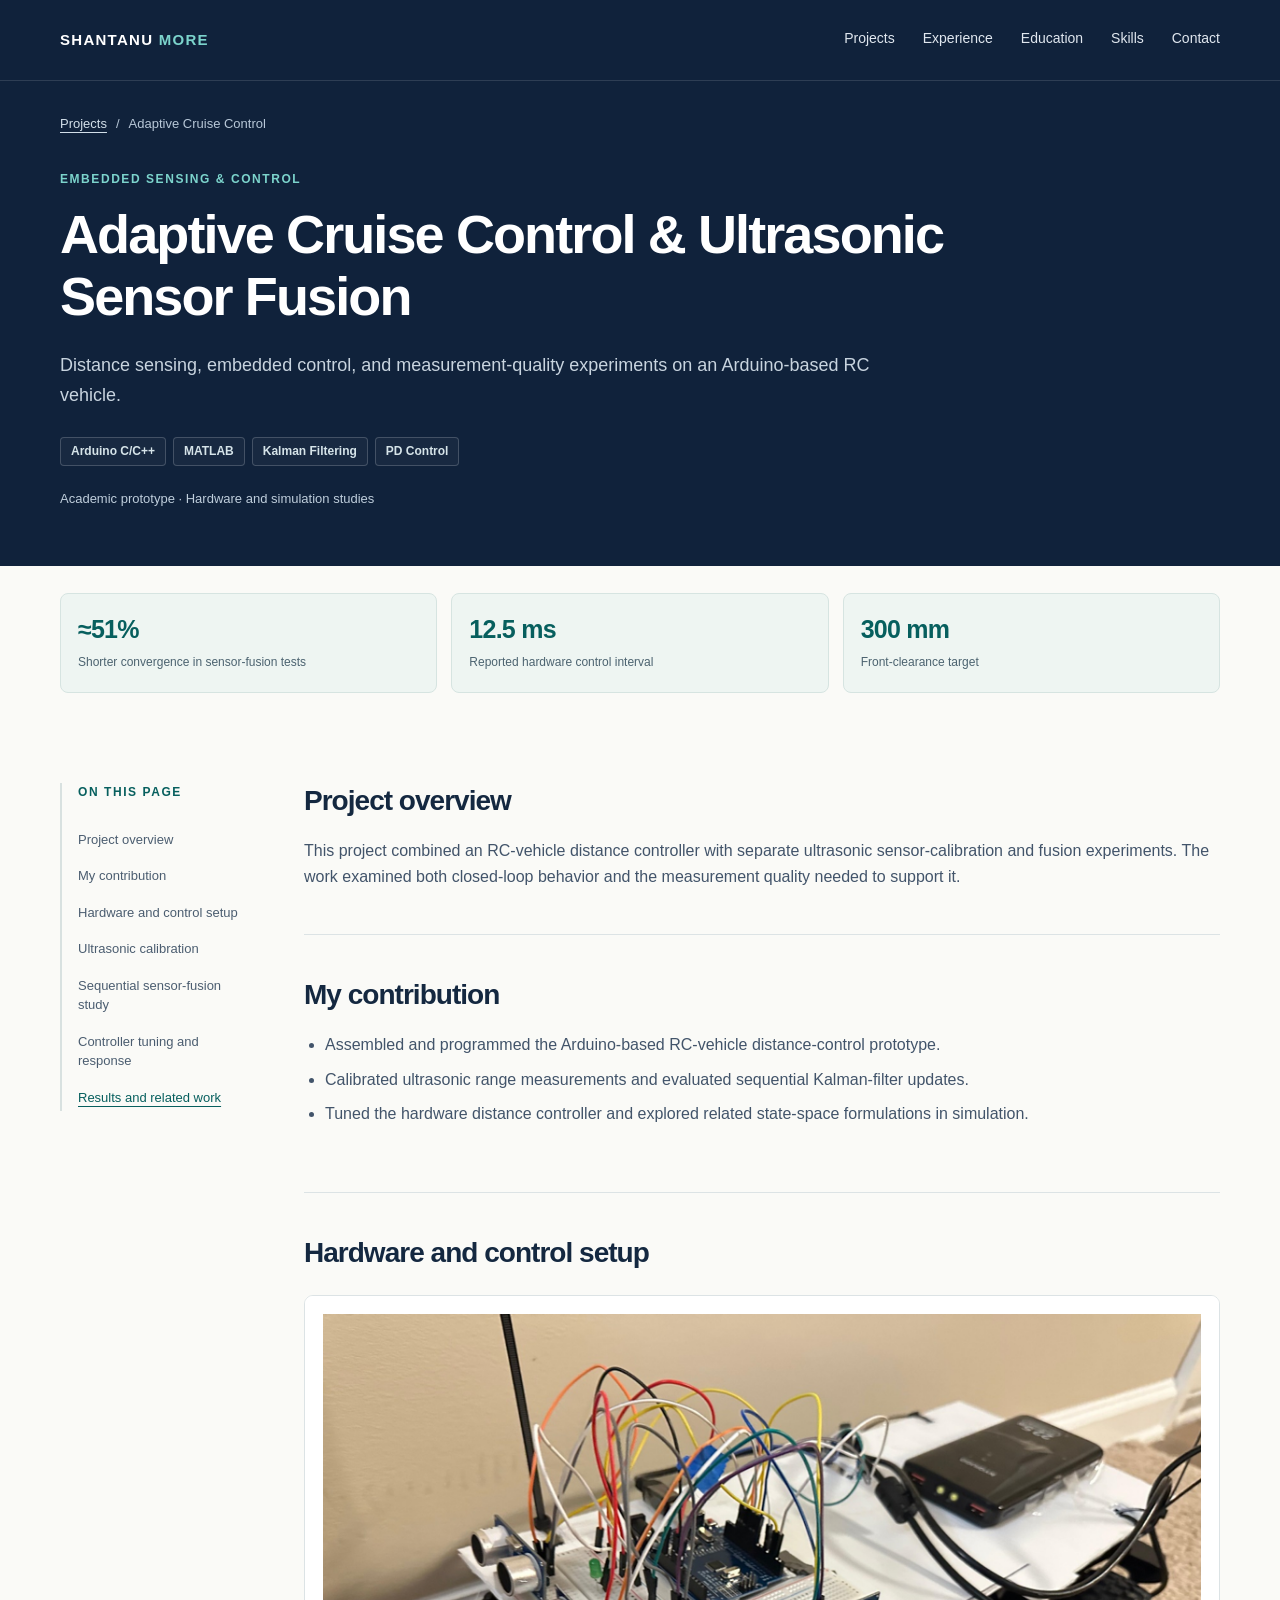
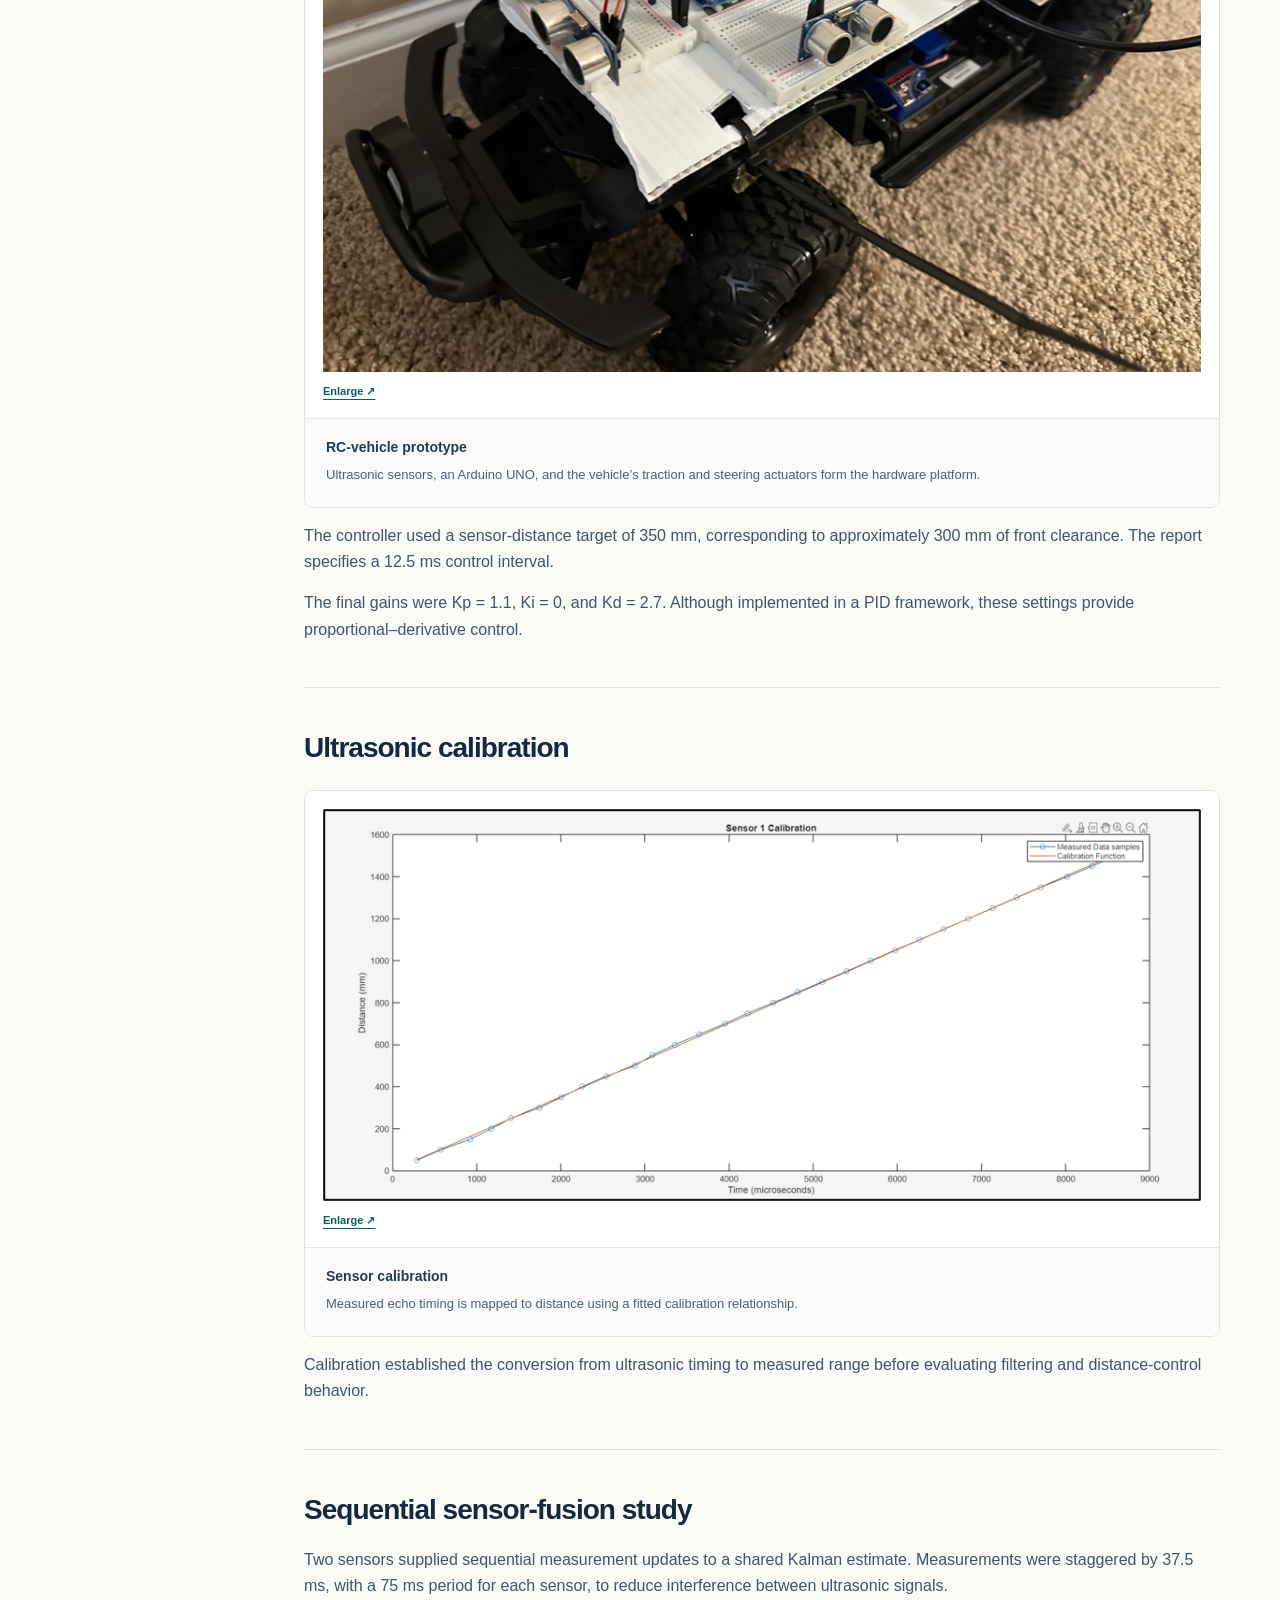
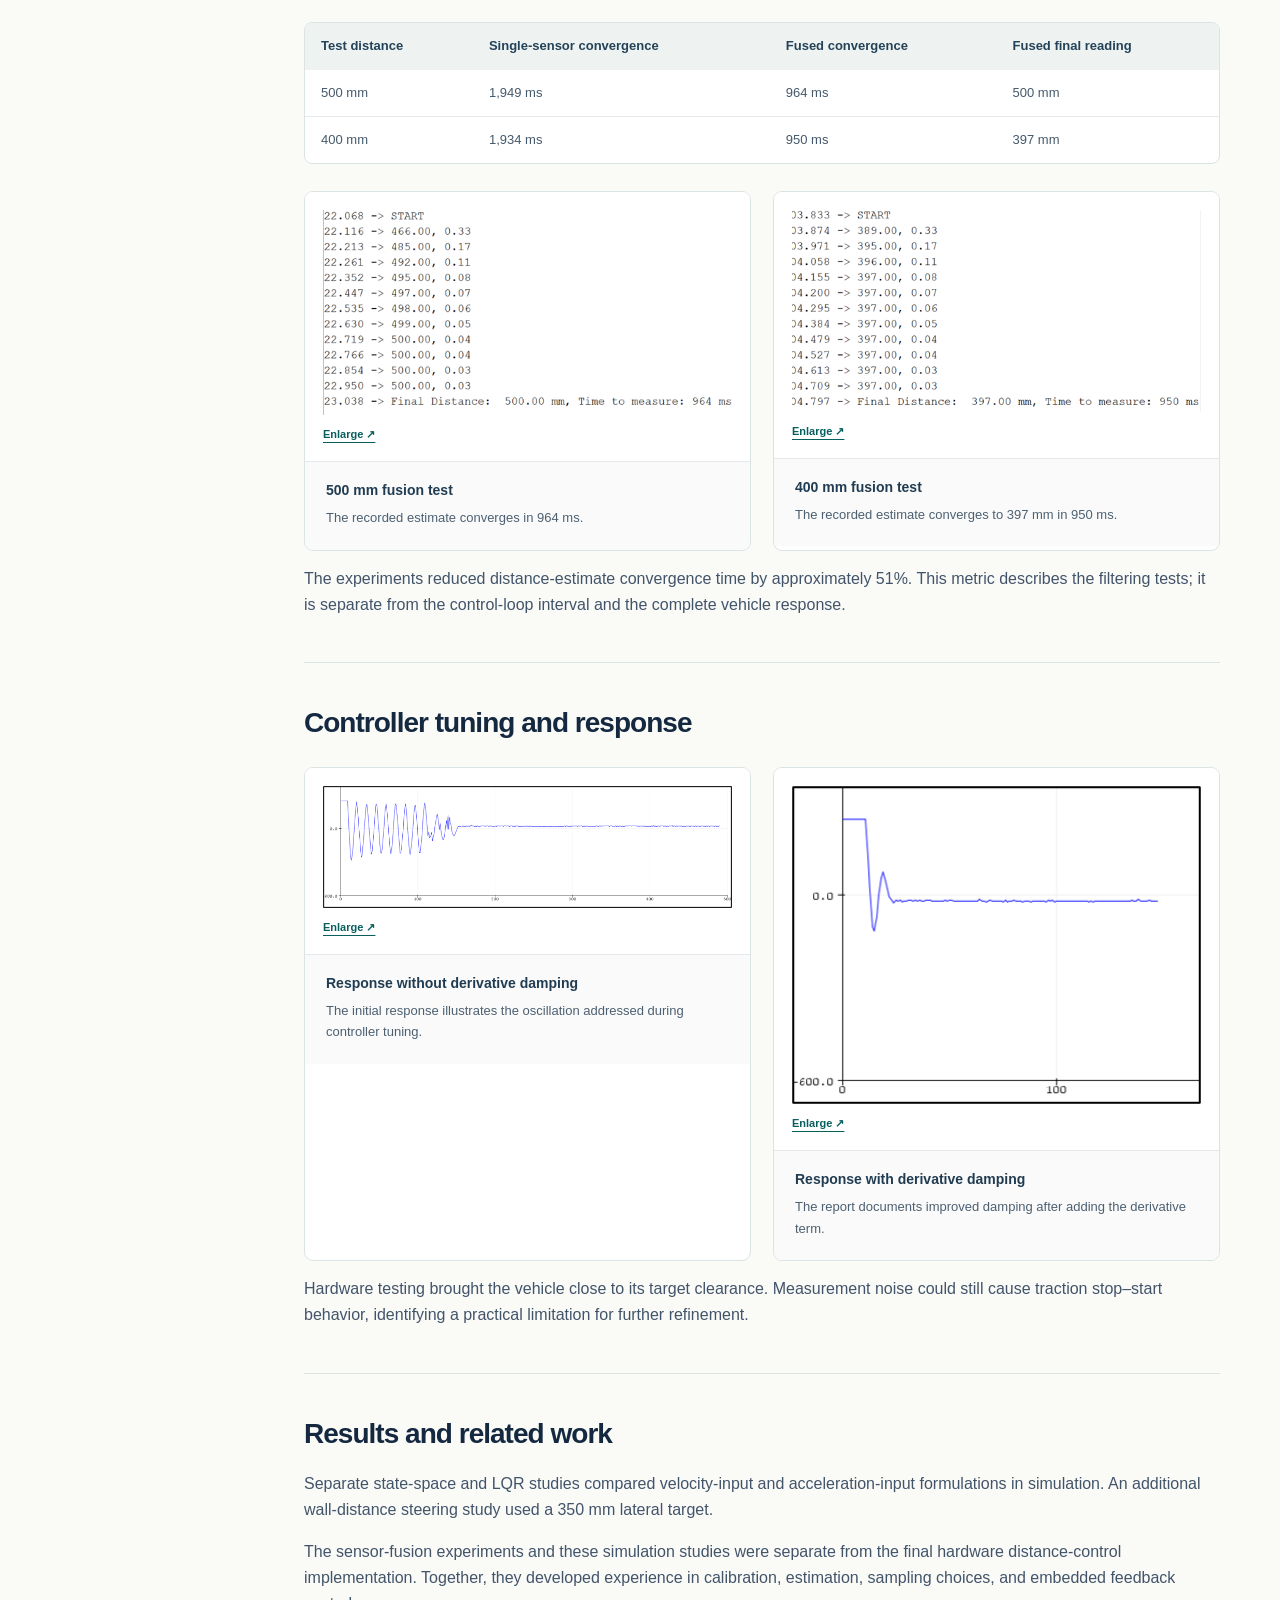
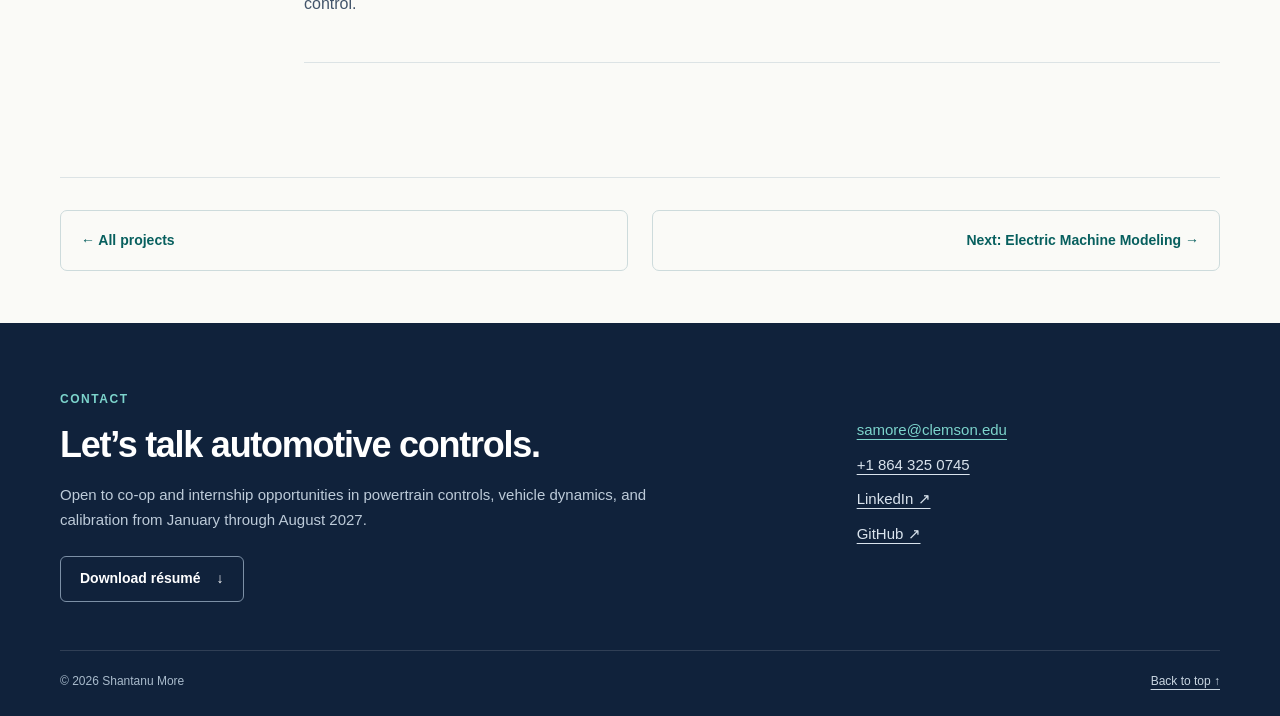
==== projects/adaptive-cruise-control.html @ f20c4ca6 "Add files via upload" ====
<!DOCTYPE html>
<html lang="en">
<head>
<meta charset="UTF-8">
<meta name="viewport" content="width=device-width, initial-scale=1">
<title>Adaptive Cruise Control &amp; Ultrasonic Sensor Fusion | Shantanu More</title>
<meta name="description" content="Distance sensing, embedded control, and measurement-quality experiments on an Arduino-based RC vehicle.">
<meta name="theme-color" content="#10223b">
<link rel="icon" href="../assets/favicon.svg" type="image/svg+xml">
<link rel="stylesheet" href="../css/styles.css">
<script src="../js/script.js" defer></script>
</head>
<body class="project-page">
<a class="skip-link" href="#main">Skip to content</a><header class="site-header"><div class="container header-inner">
<a class="brand" href="../index.html#home" aria-label="Shantanu More, home">SHANTANU<span> MORE</span></a><button class="menu-toggle" type="button" aria-controls="site-nav" aria-expanded="false" hidden>Menu</button><nav id="site-nav" class="site-nav" aria-label="Primary navigation"><a href="../index.html#projects">Projects</a><a href="../index.html#experience">Experience</a><a href="../index.html#education">Education</a><a href="../index.html#skills">Skills</a><a href="../index.html#contact">Contact</a></nav>
</div></header><main id="main"><header class="project-hero"><div class="container">
<nav class="breadcrumb" aria-label="Breadcrumb"><a href="../index.html#projects">Projects</a><span aria-hidden="true">/</span><span>Adaptive Cruise Control</span></nav><p class="eyebrow">Embedded sensing &amp; control</p>
<h1>Adaptive Cruise Control &amp; Ultrasonic Sensor Fusion</h1>
<p class="project-deck">Distance sensing, embedded control, and measurement-quality experiments on an Arduino-based RC vehicle.</p>
<div class="tags">
<span>Arduino C/C++</span><span>MATLAB</span><span>Kalman Filtering</span><span>PD Control</span>
</div>
<p class="project-meta">Academic prototype · Hardware and simulation studies</p>
</div></header><div class="container project-highlights">
<div class="highlight">
<strong>≈51%</strong><span>Shorter convergence in sensor-fusion tests</span>
</div>
<div class="highlight">
<strong>12.5 ms</strong><span>Reported hardware control interval</span>
</div>
<div class="highlight">
<strong>300 mm</strong><span>Front-clearance target</span>
</div>
</div>
<div class="container project-layout">
<aside class="project-toc"><nav aria-label="On this page"><p class="eyebrow">On this page</p>
<ul>
<li><a href="#overview">Project overview</a></li>
<li><a href="#contribution">My contribution</a></li>
<li><a href="#hardware">Hardware and control setup</a></li>
<li><a href="#calibration">Ultrasonic calibration</a></li>
<li><a href="#fusion">Sequential sensor-fusion study</a></li>
<li><a href="#controller-response">Controller tuning and response</a></li>
<li><a href="#scope">Results and related work</a></li>
</ul></nav></aside><article class="project-content"><section id="overview"><h2>Project overview</h2>
<p>This project combined an RC-vehicle distance controller with separate ultrasonic sensor-calibration and fusion experiments. The work examined both closed-loop behavior and the measurement quality needed to support it.</p></section><section id="contribution"><h2>My contribution</h2>
<ul>
<li>Assembled and programmed the Arduino-based RC-vehicle distance-control prototype.</li>
<li>Calibrated ultrasonic range measurements and evaluated sequential Kalman-filter updates.</li>
<li>Tuned the hardware distance controller and explored related state-space formulations in simulation.</li>
</ul></section><section id="hardware"><h2>Hardware and control setup</h2>
<figure class="project-figure wide-figure"><a class="figure-link" href="../assets/figures/acc-vehicle.png" data-lightbox aria-label="Enlarge: RC-vehicle prototype"><img src="../assets/figures/acc-vehicle.png" alt="RC-vehicle prototype" width="940" height="705" loading="lazy" decoding="async"><span class="figure-enlarge" aria-hidden="true">Enlarge ↗</span></a><figcaption><strong>RC-vehicle prototype</strong> Ultrasonic sensors, an Arduino UNO, and the vehicle’s traction and steering actuators form the hardware platform.</figcaption></figure><p>The controller used a sensor-distance target of 350 mm, corresponding to approximately 300 mm of front clearance. The report specifies a 12.5 ms control interval.</p>
<p>The final gains were Kp = 1.1, Ki = 0, and Kd = 2.7. Although implemented in a PID framework, these settings provide proportional–derivative control.</p></section><section id="calibration"><h2>Ultrasonic calibration</h2>
<figure class="project-figure wide-figure"><a class="figure-link" href="../assets/figures/acc-calibration.png" data-lightbox aria-label="Enlarge: Sensor calibration"><img src="../assets/figures/acc-calibration.png" alt="Sensor calibration" width="938" height="419" loading="lazy" decoding="async"><span class="figure-enlarge" aria-hidden="true">Enlarge ↗</span></a><figcaption><strong>Sensor calibration</strong> Measured echo timing is mapped to distance using a fitted calibration relationship.</figcaption></figure><p>Calibration established the conversion from ultrasonic timing to measured range before evaluating filtering and distance-control behavior.</p></section><section id="fusion"><h2>Sequential sensor-fusion study</h2>
<p>Two sensors supplied sequential measurement updates to a shared Kalman estimate. Measurements were staggered by 37.5 ms, with a 75 ms period for each sensor, to reduce interference between ultrasonic signals.</p>
<div class="table-wrap" tabindex="0" role="region" aria-label="Data table"><table>
<thead><tr>
<th scope="col">Test distance</th>
<th scope="col">Single-sensor convergence</th>
<th scope="col">Fused convergence</th>
<th scope="col">Fused final reading</th>
</tr></thead>
<tbody>
<tr>
<td>500 mm</td>
<td>1,949 ms</td>
<td>964 ms</td>
<td>500 mm</td>
</tr>
<tr>
<td>400 mm</td>
<td>1,934 ms</td>
<td>950 ms</td>
<td>397 mm</td>
</tr>
</tbody>
</table></div>
<div class="figure-group">
<figure class="project-figure"><a class="figure-link" href="../assets/figures/acc-fusion-500.png" data-lightbox aria-label="Enlarge: 500 mm fusion test"><img src="../assets/figures/acc-fusion-500.png" alt="500 mm fusion test" width="558" height="280" loading="lazy" decoding="async"><span class="figure-enlarge" aria-hidden="true">Enlarge ↗</span></a><figcaption><strong>500 mm fusion test</strong> The recorded estimate converges in 964 ms.</figcaption></figure><figure class="project-figure"><a class="figure-link" href="../assets/figures/acc-fusion-400.png" data-lightbox aria-label="Enlarge: 400 mm fusion test"><img src="../assets/figures/acc-fusion-400.png" alt="400 mm fusion test" width="582" height="287" loading="lazy" decoding="async"><span class="figure-enlarge" aria-hidden="true">Enlarge ↗</span></a><figcaption><strong>400 mm fusion test</strong> The recorded estimate converges to 397 mm in 950 ms.</figcaption></figure>
</div>
<p>The experiments reduced distance-estimate convergence time by approximately 51%. This metric describes the filtering tests; it is separate from the control-loop interval and the complete vehicle response.</p></section><section id="controller-response"><h2>Controller tuning and response</h2>
<div class="figure-group">
<figure class="project-figure"><a class="figure-link" href="../assets/figures/acc-response-initial.png" data-lightbox aria-label="Enlarge: Response without derivative damping"><img src="../assets/figures/acc-response-initial.png" alt="Response without derivative damping" width="790" height="234" loading="lazy" decoding="async"><span class="figure-enlarge" aria-hidden="true">Enlarge ↗</span></a><figcaption><strong>Response without derivative damping</strong> The initial response illustrates the oscillation addressed during controller tuning.</figcaption></figure><figure class="project-figure"><a class="figure-link" href="../assets/figures/acc-response-tuned.png" data-lightbox aria-label="Enlarge: Response with derivative damping"><img src="../assets/figures/acc-response-tuned.png" alt="Response with derivative damping" width="407" height="316" loading="lazy" decoding="async"><span class="figure-enlarge" aria-hidden="true">Enlarge ↗</span></a><figcaption><strong>Response with derivative damping</strong> The report documents improved damping after adding the derivative term.</figcaption></figure>
</div>
<p>Hardware testing brought the vehicle close to its target clearance. Measurement noise could still cause traction stop–start behavior, identifying a practical limitation for further refinement.</p></section><section id="scope"><h2>Results and related work</h2>
<p>Separate state-space and LQR studies compared velocity-input and acceleration-input formulations in simulation. An additional wall-distance steering study used a 350 mm lateral target.</p>
<p>The sensor-fusion experiments and these simulation studies were separate from the final hardware distance-control implementation. Together, they developed experience in calibration, estimation, sampling choices, and embedded feedback control.</p></section></article>
</div>
<nav class="container project-pagination" aria-label="Project navigation"><a href="../index.html#projects">← All projects</a><a href="electric-machine-modeling.html">Next: Electric Machine Modeling →</a></nav></main><footer id="contact" class="site-footer"><div class="container">
<div class="footer-top">
<div>
<p class="eyebrow">Contact</p>
<h2>Let’s talk automotive controls.</h2>
<p>Open to co-op and internship opportunities in powertrain controls, vehicle dynamics, and calibration from January through August 2027.</p>
<a class="button button-secondary" href="../assets/Shantanu_More_Resume.pdf" download>Download résumé <span aria-hidden="true">↓</span></a>
</div>
<div class="contact-links">
<a href="mailto:samore@clemson.edu">samore@clemson.edu</a><a href="tel:+18643250745">+1 864 325 0745</a><a href="https://www.linkedin.com/in/shantanu-more-436786247" target="_blank" rel="noopener noreferrer">LinkedIn ↗</a><a href="https://github.com/samore9901" target="_blank" rel="noopener noreferrer">GitHub ↗</a>
</div>
</div>
<div class="footer-bottom">
<span>© <span id="year">2026</span> Shantanu More</span><a href="#main">Back to top ↑</a>
</div>
</div></footer>
</body>
</html>
---- css/styles.css ----
/* Shantanu More — automotive controls portfolio.
   Shared presentation for the home page and five project detail pages. */
:root {
  --navy: #10223b;
  --navy-deep: #0c1b30;
  --navy-soft: #172e48;
  --ink: #142840;
  --muted: #536276;
  --paper: #fafaf7;
  --soft: #f0f3f2;
  --white: #fff;
  --line: #dce3e5;
  --teal: #087b79;
  --teal-dark: #075f5e;
  --teal-light: #7cd4cc;
  --max-width: 1160px;
  --gutter: clamp(20px, 4vw, 48px);
  --radius: 12px;
  --font: -apple-system, BlinkMacSystemFont, "Segoe UI", Arial, sans-serif;
}
*, *::before, *::after { box-sizing: border-box; }
html { scroll-behavior: smooth; scroll-padding-top: 100px; }
body { margin: 0; font-family: var(--font); font-size: 16px; line-height: 1.65; color: var(--ink); background: var(--paper); -webkit-font-smoothing: antialiased; }
body.dialog-open { overflow: hidden; }
img { display: block; max-width: 100%; height: auto; }
figure, p { margin: 0; }
button, input, textarea, select { font: inherit; }
button { cursor: pointer; }
a { color: var(--teal-dark); text-underline-offset: 4px; text-decoration-thickness: 1px; }
a:hover { text-decoration-thickness: 2px; }
h1, h2, h3, h4 { margin: 0; line-height: 1.18; font-weight: 650; letter-spacing: -.035em; }
h1 { font-size: clamp(42px, 5.1vw, 66px); }
h2 { font-size: clamp(30px, 3.2vw, 42px); }
h3 { font-size: 22px; }
p, li { overflow-wrap: break-word; }
::selection { background: #bce9e4; color: var(--navy); }
:focus-visible { outline: 3px solid var(--teal); outline-offset: 5px; }
[hidden] { display: none !important; }
.container { width: min(calc(100% - var(--gutter) * 2), var(--max-width)); margin-inline: auto; }
.container > *, .hero-grid > *, .project-grid > *, .project-layout > *, .figure-group > *, .footer-top > * { min-width: 0; }
.skip-link { position: fixed; left: 20px; top: 12px; z-index: 100; padding: 10px 18px; background: var(--white); color: var(--navy); border: 2px solid var(--teal); border-radius: 6px; transform: translateY(-160%); }
.skip-link:focus { transform: none; }
.eyebrow { margin: 0 0 16px; font-size: 12px; font-weight: 700; line-height: 1.5; letter-spacing: .13em; text-transform: uppercase; color: var(--teal-dark); }
.section { padding: 88px 0; }
.section-soft { background: var(--soft); }
.section-heading { max-width: 710px; margin-bottom: 34px; }
.section-heading .eyebrow { margin-bottom: 9px; }
.section-heading > p:last-child:not(.eyebrow) { margin-top: 14px; color: var(--muted); font-size: 17px; }
section[id], footer[id] { scroll-margin-top: 100px; }

/* Navigation stays readable, without an overlay on the content. */
.site-header { position: sticky; top: 0; z-index: 40; background: var(--navy); color: var(--white); border-bottom: 1px solid #ffffff20; }
.header-inner { min-height: 80px; display: flex; align-items: center; justify-content: space-between; gap: 28px; }
.brand { color: var(--white); text-decoration: none; font-size: 15px; font-weight: 700; letter-spacing: .085em; white-space: nowrap; }
.brand span { color: var(--teal-light); }
.site-nav { display: flex; align-items: center; flex-wrap: wrap; gap: 28px; }
.site-nav a { color: #e0e7ef; font-size: 14px; text-decoration: none; padding: 8px 0; border-bottom: 2px solid transparent; }
.site-nav a:hover, .site-nav a[aria-current], .site-nav a.is-active { color: var(--teal-light); border-bottom-color: var(--teal-light); }
.site-header :focus-visible, .hero :focus-visible, .project-hero :focus-visible, .site-footer :focus-visible { outline-color: var(--teal-light); }
.menu-toggle { display: none; color: var(--white); background: transparent; border: 1px solid #91a3b7; border-radius: 6px; padding: 7px 13px; min-width: 70px; min-height: 42px; font-size: 14px; }

/* The portrait anchors the introduction; the work follows directly below. */
.hero { background: var(--navy); color: var(--white); padding: 72px 0 76px; }
.hero-grid { display: grid; grid-template-columns: minmax(0, 1.65fr) minmax(250px, 1fr); gap: clamp(36px, 6vw, 96px); align-items: center; }
.hero .eyebrow, .project-hero .eyebrow, .site-footer .eyebrow { color: var(--teal-light); }
.hero h1 { max-width: 650px; letter-spacing: -.055em; }
.lead { font-size: clamp(19px, 2vw, 23px); line-height: 1.45; color: #e0e7ed; margin-top: 22px; }
.hero-summary { margin-top: 22px; color: #c5d0dc; max-width: 590px; font-size: 17px; line-height: 1.75; }
.button-row { display: flex; align-items: center; flex-wrap: wrap; gap: 12px; margin-top: 30px; }
.button { display: inline-flex; align-items: center; justify-content: center; gap: 16px; min-height: 46px; padding: 10px 19px; border: 1px solid transparent; border-radius: 6px; font-size: 14px; font-weight: 650; line-height: 1.4; text-decoration: none; }
.button:hover { text-decoration: none; }
.button-primary { color: var(--navy-deep); background: var(--teal-light); border-color: var(--teal-light); }
.button-primary:hover { background: #a1e3dc; border-color: #a1e3dc; }
.button-secondary { color: var(--ink); background: transparent; border-color: #a6b5c0; }
.button-secondary:hover { color: var(--teal-dark); background: #e9f5f2; border-color: var(--teal); }
.hero .button-secondary, .project-hero .button-secondary, .site-footer .button-secondary { color: var(--white); border-color: #7c90a6; }
.hero .button-secondary:hover, .project-hero .button-secondary:hover, .site-footer .button-secondary:hover { background: #ffffff0b; border-color: var(--teal-light); color: var(--teal-light); }
.text-link { font-weight: 600; }
.availability { margin-top: 24px; color: #d1dce6; font-size: 13px; line-height: 1.6; }
.hero-photo { width: 100%; max-width: 360px; justify-self: end; }
.hero-photo img { width: 100%; aspect-ratio: 4 / 4.8; object-fit: cover; object-position: center 30%; border-radius: var(--radius); background: var(--navy-soft); }
.photo-caption { margin-top: 13px; padding-left: 1px; color: #bac9d6; font-size: 12px; letter-spacing: .04em; }
.expertise-strip { background: var(--navy-deep); color: #ced8e3; border-top: 1px solid #ffffff12; }
.expertise-strip > .container { display: flex; justify-content: space-between; gap: 20px; padding: 20px 0; }
.expertise-strip span { font-size: 13px; font-weight: 550; letter-spacing: .01em; }

/* Project cards keep genuine engineering figures intact. */
.project-grid { display: grid; grid-template-columns: repeat(2, minmax(0, 1fr)); gap: 28px; }
.project-card { display: flex; flex-direction: column; background: var(--white); border: 1px solid var(--line); border-radius: var(--radius); overflow: hidden; }
.project-image { display: flex; align-items: center; justify-content: center; aspect-ratio: 16 / 9; background: #fff; border-bottom: 1px solid var(--line); padding: 18px; overflow: hidden; }
.project-image img { width: 100%; height: 100%; object-fit: contain; }
.project-card-body { display: flex; flex-direction: column; flex: 1; padding: 27px 28px 28px; }
.project-category { color: var(--teal-dark); font-size: 11px; font-weight: 700; line-height: 1.5; letter-spacing: .1em; text-transform: uppercase; margin-bottom: 10px; }
.project-card h3 { font-size: 25px; line-height: 1.25; }
.project-card h3 a { color: var(--ink); text-decoration: none; }
.project-card h3 a:hover { color: var(--teal-dark); text-decoration: underline; }
.project-summary { margin-top: 14px; color: var(--muted); font-size: 15px; line-height: 1.75; }
.tags { display: flex; flex-wrap: wrap; gap: 7px; margin-top: 20px; }
.tags span { display: inline-block; padding: 4px 9px; font-size: 11px; font-weight: 550; line-height: 1.4; color: #3b5361; background: #eef3f3; border: 1px solid #e0e8e8; border-radius: 4px; }
.project-result { margin-top: 22px; padding: 14px 0 0; border-top: 1px solid #e7ebed; font-size: 14px; font-weight: 600; line-height: 1.6; color: var(--ink); }
.project-card-footer { margin-top: auto; padding-top: 22px; }
.project-card-footer .button { font-size: 13px; min-height: 42px; padding: 9px 15px; }

/* Résumé content is organized by role, with dates in a stable column. */
.experience-list { border-top: 1px solid #d0dadd; }
.experience-item { display: grid; grid-template-columns: 190px minmax(0, 1fr); gap: 36px; padding: 32px 0; border-bottom: 1px solid #d0dadd; }
.experience-meta { color: var(--muted); font-size: 13px; padding-top: 4px; }
.experience-content h3 { font-size: 21px; letter-spacing: -.02em; }
.experience-content .org { color: var(--teal-dark); font-size: 15px; font-weight: 550; margin-top: 7px; }
.experience-content ul { padding-left: 19px; margin: 18px 0 0; color: #415367; font-size: 15px; }
.experience-content li + li { margin-top: 8px; }
.experience-content li::marker { color: #6a9695; }
.education-grid { display: grid; grid-template-columns: repeat(2, minmax(0, 1fr)); gap: 26px; }
.education-card { border: 1px solid var(--line); border-radius: var(--radius); padding: 28px; background: var(--white); }
.row-title { display: flex; gap: 16px; flex-wrap: wrap; align-items: flex-start; justify-content: space-between; }
.row-title h3 { font-size: 21px; }
.gpa { display: inline-block; white-space: nowrap; padding: 3px 9px; color: var(--teal-dark); background: #edf5f2; font-size: 11px; font-weight: 700; border-radius: 4px; }
.degree { margin-top: 16px; font-size: 15px; color: #3c4e62; }
.meta { margin-top: 10px; color: var(--muted); font-size: 13px; }
.skills-grid { display: grid; grid-template-columns: repeat(3, minmax(0, 1fr)); gap: 35px; }
.skill-group { border-top: 2px solid #86aaa7; padding-top: 20px; }
.skill-group h3 { font-size: 19px; line-height: 1.35; letter-spacing: -.02em; }
.skill-group ul { list-style: none; padding: 0; margin: 16px 0 0; color: #44566a; font-size: 14px; }
.skill-group li + li { margin-top: 7px; }
.certifications { margin-top: 38px; padding-top: 25px; border-top: 1px solid #d0dadd; }
.certifications h3 { font-size: 16px; margin-bottom: 12px; }
.certifications p { font-size: 13px; color: var(--muted); }
.certifications p + p { margin-top: 5px; }

/* Contact section. */
.site-footer { padding: 67px 0 24px; background: var(--navy); color: #d1dae5; }
.footer-top { display: grid; grid-template-columns: minmax(0, 1.6fr) minmax(230px, .8fr); gap: 70px; padding-bottom: 48px; }
.footer-top h2 { color: var(--white); font-size: clamp(27px, 3vw, 36px); max-width: 600px; }
.footer-top p:not(.eyebrow) { margin-top: 17px; color: #bdcbd9; font-size: 15px; max-width: 620px; }
.footer-top .button { margin-top: 23px; }
.contact-links { display: flex; flex-direction: column; align-items: flex-start; gap: 10px; padding-top: 28px; }
.contact-links a { color: #d9e3ed; font-size: 15px; overflow-wrap: anywhere; }
.contact-links a:first-child { color: var(--teal-light); }
.footer-bottom { display: flex; justify-content: space-between; align-items: center; flex-wrap: wrap; gap: 16px; padding-top: 21px; border-top: 1px solid #ffffff22; font-size: 12px; color: #a9bbcc; }
.footer-bottom a { color: #c8d5e1; }

/* Project detail pages. */
.project-hero { padding: 32px 0 57px; background: var(--navy); color: var(--white); }
.breadcrumb { display: flex; flex-wrap: wrap; align-items: center; gap: 9px; color: #b8c8d8; font-size: 13px; margin-bottom: 36px; }
.breadcrumb a { color: #d2dfe9; }
.project-hero h1 { max-width: 950px; font-size: clamp(35px, 4.5vw, 54px); line-height: 1.14; }
.project-deck { color: #c8d4df; max-width: 830px; margin-top: 22px; font-size: 18px; line-height: 1.7; }
.project-hero .tags { margin-top: 26px; }
.project-hero .tags span { background: #ffffff09; color: #d6e4e9; border-color: #ffffff30; font-size: 12px; padding: 5px 10px; }
.project-meta { display: flex; align-items: center; flex-wrap: wrap; gap: 12px 28px; color: #bfcedc; font-size: 13px; margin-top: 22px; }
.project-meta a { color: var(--teal-light); }
.project-layout { display: grid; grid-template-columns: 190px minmax(0, 1fr); align-items: start; gap: 54px; padding-top: 60px; padding-bottom: 76px; }
.project-toc { position: sticky; top: 116px; padding-left: 16px; border-left: 2px solid #d8e1e0; font-size: 13px; }
.project-toc h2, .project-toc h3, .project-toc > p { font-size: 11px; font-weight: 700; letter-spacing: .1em; text-transform: uppercase; line-height: 1.5; margin-bottom: 12px; color: var(--muted); }
.project-toc nav { display: flex; flex-direction: column; gap: 9px; }
.project-toc ul, .project-toc ol { margin: 0; padding: 0; list-style: none; }
.project-toc li + li { margin-top: 9px; }
.project-toc a { display: block; color: #4b5d70; text-decoration: none; line-height: 1.5; padding-block: 4px; }
.project-toc a:hover, .project-toc a.is-active { color: var(--teal-dark); text-decoration: underline; }
.project-content { max-width: 916px; }
.project-content section { padding-bottom: 44px; margin-bottom: 42px; border-bottom: 1px solid var(--line); }
.project-content section:last-child { margin-bottom: 0; }
.project-content h2 { font-size: 28px; line-height: 1.25; margin-bottom: 20px; }
.project-content h3 { font-size: 21px; line-height: 1.35; margin: 26px 0 13px; }
.project-content p { color: #42546a; margin-top: 15px; }
.project-content p:first-child { margin-top: 0; }
.project-content ul, .project-content ol { color: #42546a; padding-left: 21px; margin: 17px 0 20px; }
.project-content li + li { margin-top: 8px; }
.project-content strong { color: #253d54; }
.project-highlights { display: grid; grid-template-columns: repeat(3, minmax(0, 1fr)); gap: 14px; margin: 27px auto 30px; }
.highlight { padding: 20px 17px; border: 1px solid #d6e4e1; border-radius: 8px; background: #eef5f2; }
.highlight strong { display: block; color: var(--teal-dark); font-size: 25px; line-height: 1.2; letter-spacing: -.03em; }
.highlight span { display: block; color: #4c6370; font-size: 12px; line-height: 1.55; margin-top: 9px; }
.figure-group { display: grid; grid-template-columns: repeat(2, minmax(0, 1fr)); gap: 22px; margin-top: 27px; }
.project-figure { background: var(--white); border: 1px solid var(--line); border-radius: 9px; overflow: hidden; margin-top: 25px; }
.figure-group .project-figure { margin-top: 0; }
.wide-figure { grid-column: 1 / -1; }
.figure-link { display: block; padding: 18px; background: var(--white); }
.figure-link img { width: 100%; height: auto; object-fit: contain; }
.figure-link:focus-visible { outline-offset: -5px; }
.project-figure figcaption { padding: 18px 21px 21px; border-top: 1px solid #e5e9eb; background: #f9faf9; font-size: 13px; color: #4d6072; line-height: 1.65; }
.project-figure figcaption strong { display: block; color: #213c52; font-size: 14px; line-height: 1.5; margin-bottom: 6px; }
.project-figure figcaption p { color: #4d6072; font-size: 13px; margin-top: 8px; }
.figure-enlarge { display: block; font-size: 11px; color: var(--teal-dark); margin-top: 10px; font-weight: 600; }
.table-wrap { width: 100%; overflow-x: auto; border: 1px solid var(--line); border-radius: 8px; margin: 23px 0; background: var(--white); }
table { width: 100%; border-collapse: collapse; text-align: left; font-size: 13px; line-height: 1.55; }
caption { padding: 12px 15px; text-align: left; color: var(--muted); font-size: 12px; }
th, td { padding: 13px 16px; border-bottom: 1px solid #e4eaec; vertical-align: top; }
th { background: #eef3f2; color: #244359; font-weight: 650; }
td { color: #44596b; }
tr:last-child td, tr:last-child th { border-bottom: 0; }
.note, .outcome { padding: 20px 23px; margin: 23px 0; border-left: 3px solid #4f9390; background: #edf4f1; border-radius: 0 6px 6px 0; font-size: 14px; color: #3d5868; }
.project-content .note p, .project-content .outcome p { color: #3d5868; }
.note strong, .outcome strong { color: #25475a; }
.project-pagination { display: grid; grid-template-columns: repeat(2, minmax(0, 1fr)); gap: 24px; padding-top: 32px; margin-top: 38px; margin-bottom: 52px; border-top: 1px solid var(--line); }
.project-pagination a { display: block; padding: 18px 20px; border: 1px solid #cddbdc; border-radius: 7px; color: var(--teal-dark); font-size: 14px; font-weight: 600; text-decoration: none; }
.project-pagination a:hover { border-color: var(--teal); background: #eef5f2; }
.project-pagination a:last-child { text-align: right; }
.project-pagination span { display: block; font-size: 11px; color: var(--muted); font-weight: 400; margin-bottom: 5px; }

/* Native dialog keeps figures available in full, with a normal link fallback. */
.figure-dialog { position: fixed; width: min(1320px, calc(100vw - 36px)); max-width: calc(100vw - 36px); max-height: calc(100dvh - 40px); padding: 48px 24px 22px; margin: auto; border: 0; border-radius: 9px; background: var(--white); color: var(--ink); overflow: auto; box-shadow: 0 20px 80px #0005; }
.figure-dialog:not([open]) { display: none; }
.figure-dialog::backdrop { background: #081526e8; }
.dialog-close { position: absolute; right: 14px; top: 9px; z-index: 1; display: inline-flex; align-items: center; gap: 7px; min-height: 34px; padding: 4px 11px; color: var(--ink); background: var(--white); border: 1px solid #aebbc5; border-radius: 5px; font-size: 12px; }
.dialog-close:hover { background: var(--soft); }
.dialog-image { display: block; width: auto; max-width: 100%; max-height: calc(100dvh - 220px); object-fit: contain; margin: 0 auto; }
.dialog-caption { max-width: 1000px; margin: 18px auto 0; padding-top: 14px; border-top: 1px solid var(--line); font-size: 13px; line-height: 1.55; color: #496074; }

@media (max-width: 1050px) {
  .site-nav { gap: 20px; }
  .project-layout { grid-template-columns: 160px minmax(0, 1fr); gap: 30px; }
  .hero-grid { gap: 40px; }
  .hero h1 { font-size: clamp(42px, 5.2vw, 58px); }
  .project-highlights { gap: 10px; }
  .highlight { padding: 18px 13px; }
}
@media (max-width: 800px) {
  .header-inner { min-height: 72px; flex-wrap: wrap; gap: 0 20px; }
  .site-nav { width: 100%; padding: 5px 0 18px; gap: 8px 24px; }
  .js .menu-toggle { display: block; }
  .js .site-nav { display: none; }
  .js .site-nav.is-open { display: flex; }
  .hero { padding: 52px 0 54px; }
  .hero-grid { grid-template-columns: minmax(0, 1.6fr) minmax(200px, 1fr); gap: 28px; }
  .hero .eyebrow { font-size: 10px; }
  .hero h1 { font-size: 43px; }
  .hero-summary { font-size: 15px; }
  .lead { font-size: 19px; }
  .hero-photo img { aspect-ratio: 4 / 5.5; }
  .section { padding: 64px 0; }
  .project-card-body { padding: 24px; }
  .project-card h3 { font-size: 23px; }
  .project-layout { grid-template-columns: minmax(0, 1fr); gap: 36px; padding-top: 30px; }
  .project-toc { position: static; border-left: 0; border-bottom: 1px solid var(--line); padding: 0 0 22px; }
  .project-toc nav, .project-toc ul, .project-toc ol { display: flex; flex-wrap: wrap; gap: 5px 20px; }
  .project-toc li + li { margin: 0; }
  .project-content { max-width: none; }
  .project-content h2 { font-size: 26px; }
  .experience-item { grid-template-columns: 150px minmax(0, 1fr); gap: 26px; }
  .skills-grid { gap: 24px; }
  .skill-group h3 { font-size: 17px; }
  .footer-top { gap: 30px; }
}
@media (max-width: 600px) {
  :root { --gutter: 20px; }
  body { font-size: 15px; }
  .brand { font-size: 13px; }
  .site-nav { gap: 5px 23px; }
  .hero-grid { grid-template-columns: minmax(0, 1fr); gap: 34px; }
  .hero h1 { font-size: clamp(38px, 10vw, 48px); }
  .hero .eyebrow { max-width: 310px; font-size: 10px; letter-spacing: .11em; }
  .hero-summary { max-width: 100%; }
  .hero-photo { width: min(100%, 280px); justify-self: start; }
  .hero-photo img { aspect-ratio: 4 / 4.5; }
  .button-row { gap: 10px; }
  .button { gap: 10px; padding-inline: 15px; font-size: 13px; }
  .availability { font-size: 12px; }
  .expertise-strip > .container { flex-direction: column; gap: 7px; padding-block: 20px; }
  .expertise-strip span { font-size: 12px; }
  .section { padding: 54px 0; }
  .section-heading { margin-bottom: 27px; }
  .section-heading > p:last-child:not(.eyebrow) { font-size: 15px; }
  .project-grid, .education-grid, .skills-grid { grid-template-columns: minmax(0, 1fr); }
  .project-grid { gap: 24px; }
  .project-card-body { padding: 22px; }
  .project-image { padding: 12px; }
  .project-card h3 { font-size: 24px; }
  .project-summary { font-size: 14px; }
  .project-result { font-size: 13px; }
  .experience-item { grid-template-columns: minmax(0, 1fr); gap: 11px; padding: 27px 0; }
  .experience-meta { padding: 0; font-size: 12px; }
  .experience-content h3 { font-size: 20px; }
  .experience-content ul { font-size: 14px; }
  .experience-content .org { font-size: 14px; }
  .education-card { padding: 24px; }
  .skills-grid { gap: 30px; }
  .skill-group h3 { font-size: 19px; }
  .footer-top { grid-template-columns: minmax(0, 1fr); gap: 24px; padding-bottom: 32px; }
  .site-footer { padding-top: 50px; }
  .contact-links { padding-top: 0; gap: 12px; }
  .footer-top p:not(.eyebrow) { font-size: 14px; }
  .project-hero { padding: 23px 0 39px; }
  .breadcrumb { font-size: 12px; margin-bottom: 29px; }
  .project-hero h1 { font-size: 36px; }
  .project-deck { font-size: 16px; margin-top: 19px; }
  .project-meta { font-size: 12px; gap: 10px 20px; }
  .project-layout { padding-bottom: 54px; }
  .project-content h2 { font-size: 25px; }
  .project-content h3 { font-size: 20px; }
  .project-content section { padding-bottom: 30px; margin-bottom: 31px; }
  .project-highlights { grid-template-columns: minmax(0, 1fr); gap: 10px; }
  .highlight { padding: 16px 18px; }
  .highlight strong { font-size: 24px; }
  .highlight span { margin-top: 5px; }
  .figure-group { grid-template-columns: minmax(0, 1fr); gap: 20px; }
  .figure-link { padding: 10px; }
  .project-figure figcaption { padding: 16px; }
  .note, .outcome { padding: 17px 18px; font-size: 13px; }
  th, td { padding: 11px 12px; min-width: 95px; }
  .project-pagination { grid-template-columns: minmax(0, 1fr); gap: 12px; }
  .project-pagination a:last-child { text-align: left; }
  .figure-dialog { width: calc(100vw - 16px); max-width: calc(100vw - 16px); max-height: calc(100dvh - 24px); padding: 47px 10px 17px; }
  .dialog-caption { font-size: 12px; padding-inline: 5px; }
  .dialog-image { max-height: calc(100dvh - 210px); }
}
@media (prefers-reduced-motion: reduce) {
  html { scroll-behavior: auto; }
  *, *::before, *::after { animation: none !important; transition: none !important; scroll-behavior: auto !important; }
}
@media print {
  @page { margin: 16mm; }
  html { scroll-padding-top: 0; }
  body { background: #fff; color: #142840; font-size: 10pt; line-height: 1.5; }
  .container { width: 100%; max-width: none; }
  .site-header, .skip-link, .project-toc, .figure-dialog, .menu-toggle, .project-pagination, .figure-enlarge, .footer-bottom, .hero .button-row, .site-footer .button { display: none !important; }
  .hero, .project-hero, .site-footer, .expertise-strip { background: #fff; color: #142840; padding: 20px 0; }
  .hero h1, .project-hero h1 { font-size: 28pt; }
  .hero .eyebrow, .project-hero .eyebrow, .site-footer .eyebrow, .hero-summary, .lead, .availability, .project-deck, .project-meta, .site-footer h2, .site-footer p, .contact-links a, .photo-caption { color: #334d60 !important; }
  .hero-grid { grid-template-columns: 1fr 170px; gap: 30px; }
  .hero-photo { max-width: 160px; }
  .project-layout { display: block; padding: 22px 0; }
  .project-content { max-width: none; }
  .project-content section, .section { padding: 25px 0; margin: 0; }
  h2, h3, .section-heading { break-after: avoid; }
  .project-card, .education-card, .project-figure, .highlight, tr { break-inside: avoid; }
  .project-figure img { max-height: 100mm; object-fit: contain; }
  .figure-group { display: block; }
  .figure-group .project-figure { margin: 20px 0; }
  .project-grid, .education-grid { gap: 18px; }
  .project-image { max-height: 45mm; }
  .project-card-body { padding: 18px; }
  .project-card-footer { display: none; }
  .project-content h2, h2 { font-size: 19pt; }
  .table-wrap { overflow: visible; }
  .project-hero .tags span { color: #334d60; border-color: #c7d5dd; background: #fff; }
  .footer-top { padding-bottom: 0; }
  a { color: inherit; }
}
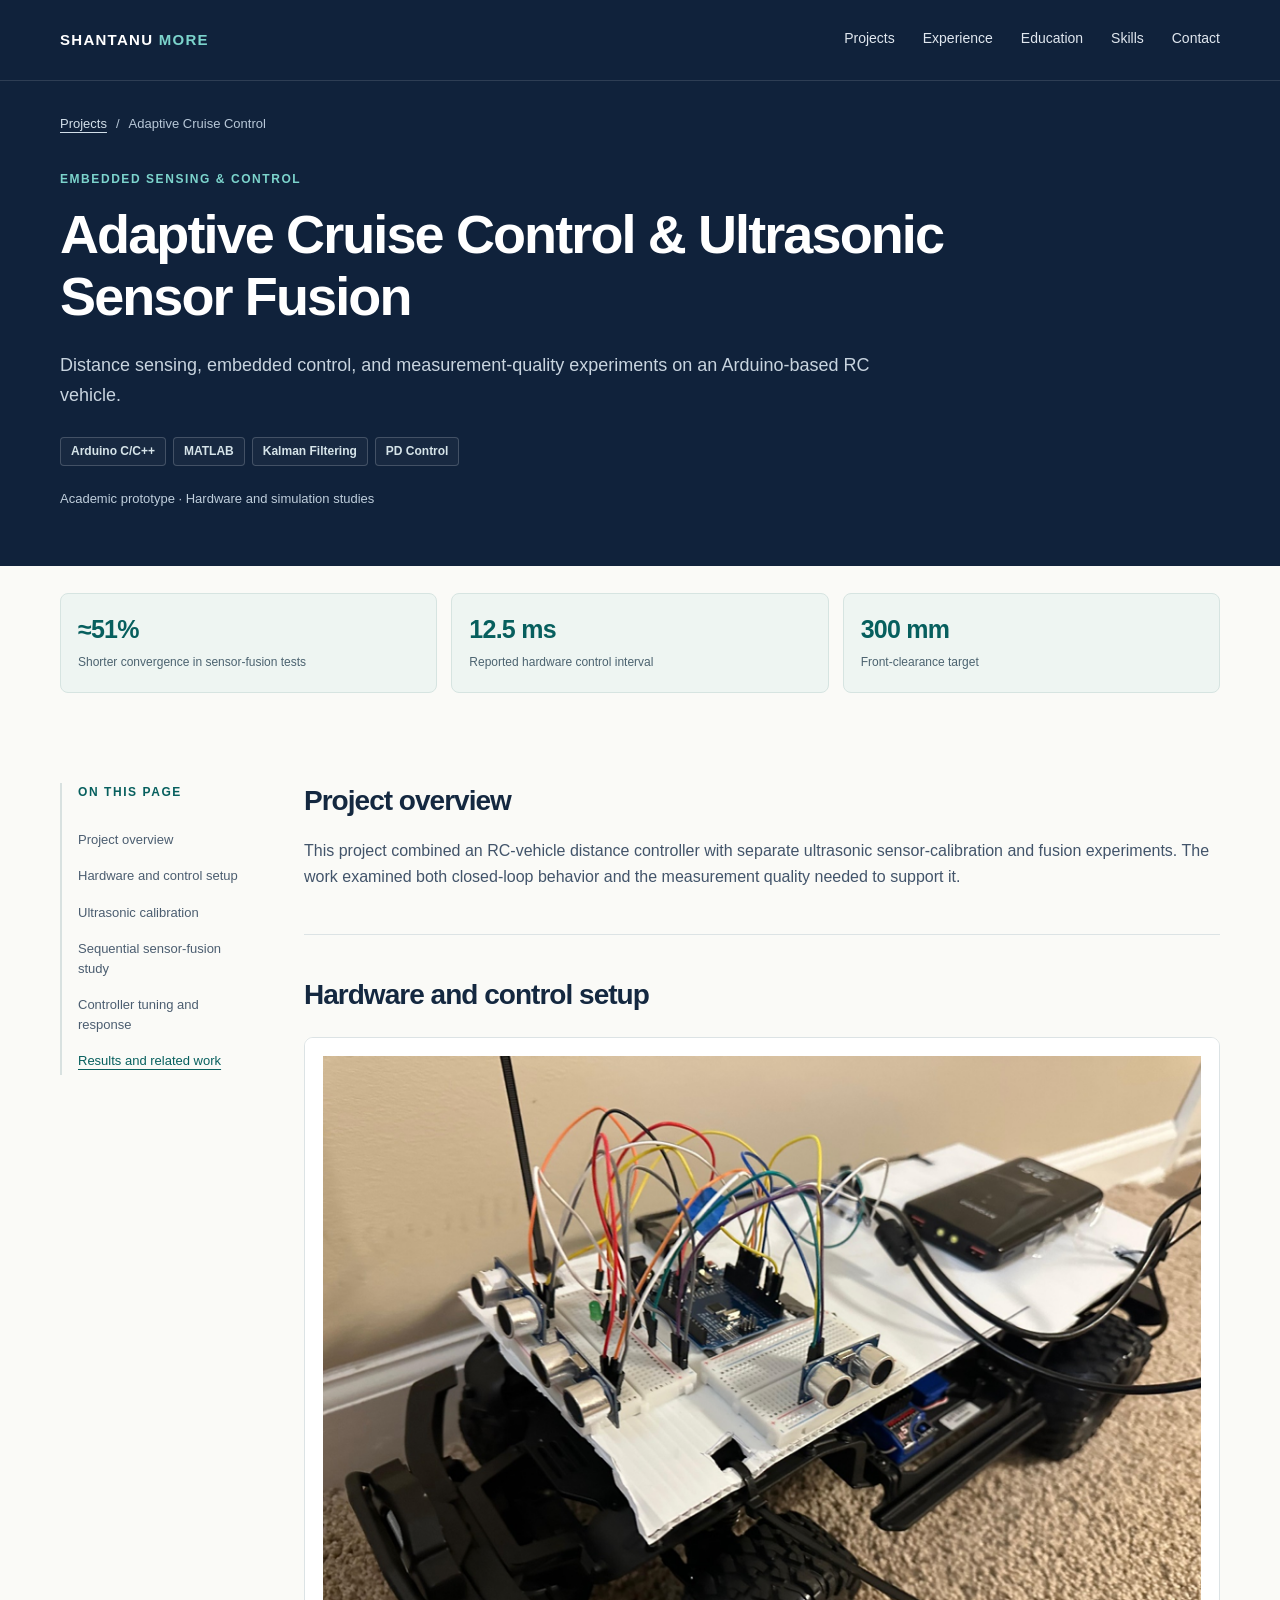
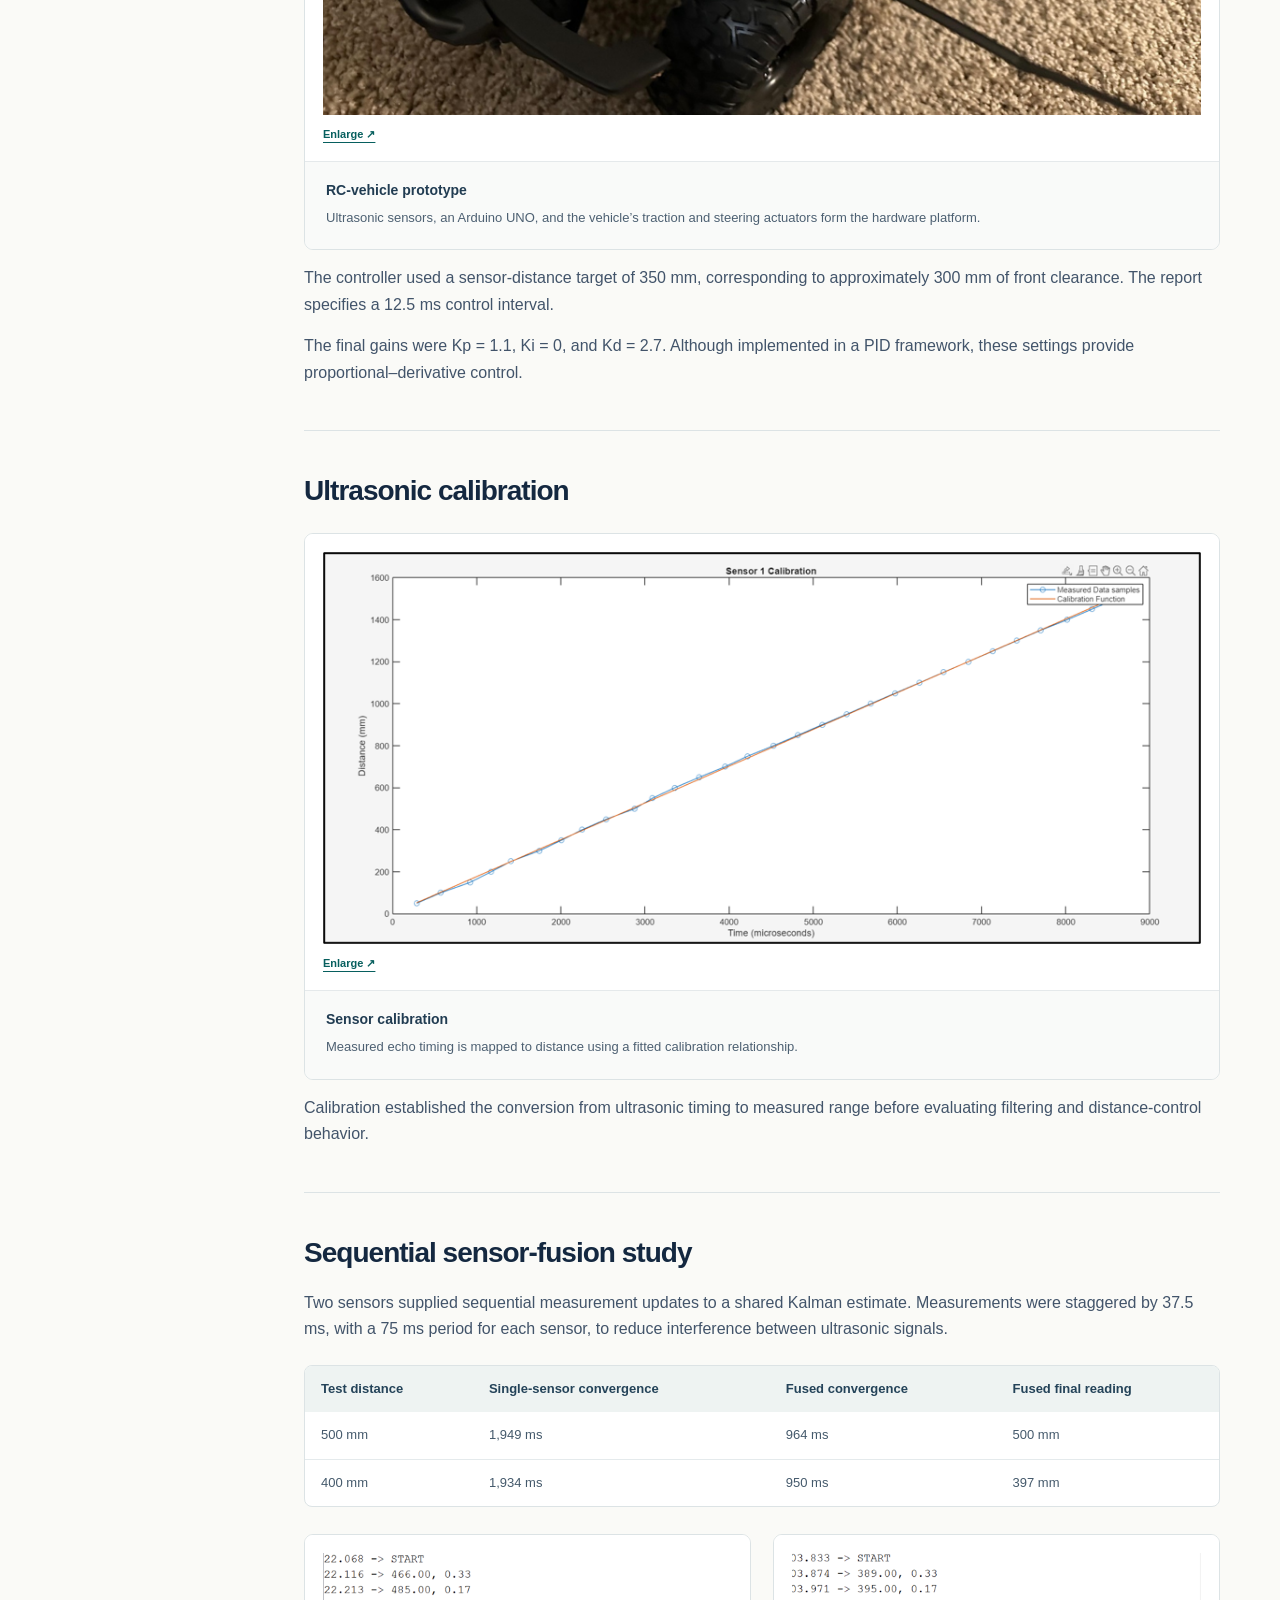
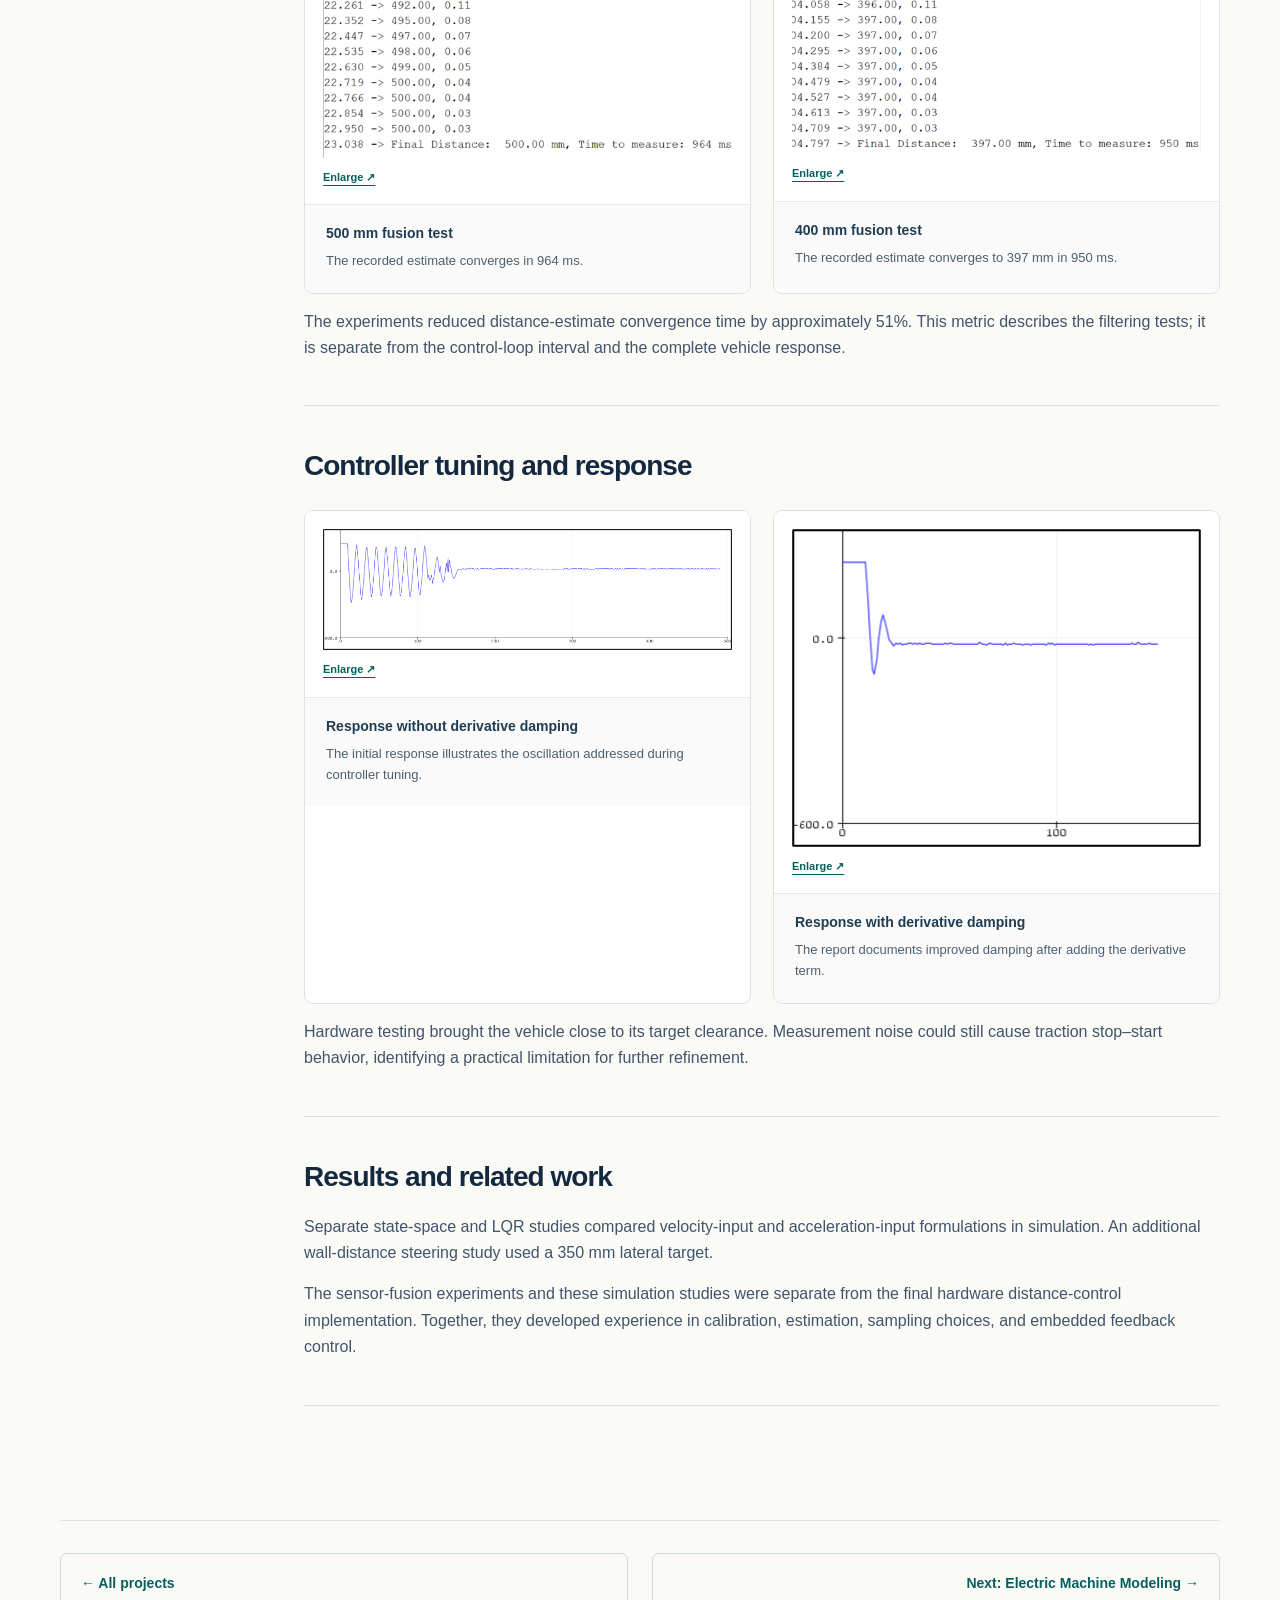
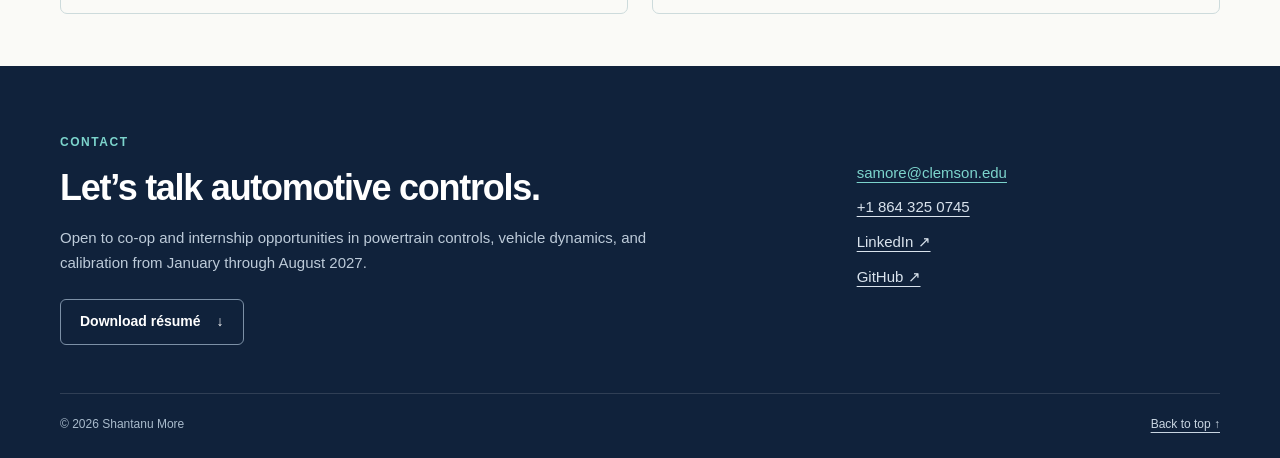
==== commit 082e315e: "Add files via upload" ====
--- a/projects/adaptive-cruise-control.html
+++ b/projects/adaptive-cruise-control.html
@@ -36,19 +36,14 @@
 <aside class="project-toc"><nav aria-label="On this page"><p class="eyebrow">On this page</p>
 <ul>
 <li><a href="#overview">Project overview</a></li>
-<li><a href="#contribution">My contribution</a></li>
+
 <li><a href="#hardware">Hardware and control setup</a></li>
 <li><a href="#calibration">Ultrasonic calibration</a></li>
 <li><a href="#fusion">Sequential sensor-fusion study</a></li>
 <li><a href="#controller-response">Controller tuning and response</a></li>
 <li><a href="#scope">Results and related work</a></li>
 </ul></nav></aside><article class="project-content"><section id="overview"><h2>Project overview</h2>
-<p>This project combined an RC-vehicle distance controller with separate ultrasonic sensor-calibration and fusion experiments. The work examined both closed-loop behavior and the measurement quality needed to support it.</p></section><section id="contribution"><h2>My contribution</h2>
-<ul>
-<li>Assembled and programmed the Arduino-based RC-vehicle distance-control prototype.</li>
-<li>Calibrated ultrasonic range measurements and evaluated sequential Kalman-filter updates.</li>
-<li>Tuned the hardware distance controller and explored related state-space formulations in simulation.</li>
-</ul></section><section id="hardware"><h2>Hardware and control setup</h2>
+<p>This project combined an RC-vehicle distance controller with separate ultrasonic sensor-calibration and fusion experiments. The work examined both closed-loop behavior and the measurement quality needed to support it.</p></section><section id="hardware"><h2>Hardware and control setup</h2>
 <figure class="project-figure wide-figure"><a class="figure-link" href="../assets/figures/acc-vehicle.png" data-lightbox aria-label="Enlarge: RC-vehicle prototype"><img src="../assets/figures/acc-vehicle.png" alt="RC-vehicle prototype" width="940" height="705" loading="lazy" decoding="async"><span class="figure-enlarge" aria-hidden="true">Enlarge ↗</span></a><figcaption><strong>RC-vehicle prototype</strong> Ultrasonic sensors, an Arduino UNO, and the vehicle’s traction and steering actuators form the hardware platform.</figcaption></figure><p>The controller used a sensor-distance target of 350 mm, corresponding to approximately 300 mm of front clearance. The report specifies a 12.5 ms control interval.</p>
 <p>The final gains were Kp = 1.1, Ki = 0, and Kd = 2.7. Although implemented in a PID framework, these settings provide proportional–derivative control.</p></section><section id="calibration"><h2>Ultrasonic calibration</h2>
 <figure class="project-figure wide-figure"><a class="figure-link" href="../assets/figures/acc-calibration.png" data-lightbox aria-label="Enlarge: Sensor calibration"><img src="../assets/figures/acc-calibration.png" alt="Sensor calibration" width="938" height="419" loading="lazy" decoding="async"><span class="figure-enlarge" aria-hidden="true">Enlarge ↗</span></a><figcaption><strong>Sensor calibration</strong> Measured echo timing is mapped to distance using a fitted calibration relationship.</figcaption></figure><p>Calibration established the conversion from ultrasonic timing to measured range before evaluating filtering and distance-control behavior.</p></section><section id="fusion"><h2>Sequential sensor-fusion study</h2>
--- a/css/styles.css
+++ b/css/styles.css
@@ -65,7 +65,8 @@
 .hero .eyebrow, .project-hero .eyebrow, .site-footer .eyebrow { color: var(--teal-light); }
 .hero h1 { max-width: 650px; letter-spacing: -.055em; }
 .lead { font-size: clamp(19px, 2vw, 23px); line-height: 1.45; color: #e0e7ed; margin-top: 22px; }
-.hero-summary { margin-top: 22px; color: #c5d0dc; max-width: 590px; font-size: 17px; line-height: 1.75; }
+.hero-summary, .availability { font-size: 17px; }
+.hero-summary { margin-top: 22px; color: #c5d0dc; max-width: 590px; line-height: 1.75; }
 .button-row { display: flex; align-items: center; flex-wrap: wrap; gap: 12px; margin-top: 30px; }
 .button { display: inline-flex; align-items: center; justify-content: center; gap: 16px; min-height: 46px; padding: 10px 19px; border: 1px solid transparent; border-radius: 6px; font-size: 14px; font-weight: 650; line-height: 1.4; text-decoration: none; }
 .button:hover { text-decoration: none; }
@@ -76,7 +77,7 @@
 .hero .button-secondary, .project-hero .button-secondary, .site-footer .button-secondary { color: var(--white); border-color: #7c90a6; }
 .hero .button-secondary:hover, .project-hero .button-secondary:hover, .site-footer .button-secondary:hover { background: #ffffff0b; border-color: var(--teal-light); color: var(--teal-light); }
 .text-link { font-weight: 600; }
-.availability { margin-top: 24px; color: #d1dce6; font-size: 13px; line-height: 1.6; }
+.availability { margin-top: 24px; color: #d1dce6; font-weight: 700; line-height: 1.6; }
 .hero-photo { width: 100%; max-width: 360px; justify-self: end; }
 .hero-photo img { width: 100%; aspect-ratio: 4 / 4.8; object-fit: cover; object-position: center 30%; border-radius: var(--radius); background: var(--navy-soft); }
 .photo-caption { margin-top: 13px; padding-left: 1px; color: #bac9d6; font-size: 12px; letter-spacing: .04em; }
@@ -225,7 +226,7 @@
   .hero-grid { grid-template-columns: minmax(0, 1.6fr) minmax(200px, 1fr); gap: 28px; }
   .hero .eyebrow { font-size: 10px; }
   .hero h1 { font-size: 43px; }
-  .hero-summary { font-size: 15px; }
+  .hero-summary, .availability { font-size: 15px; }
   .lead { font-size: 19px; }
   .hero-photo img { aspect-ratio: 4 / 5.5; }
   .section { padding: 64px 0; }
@@ -255,7 +256,6 @@
   .hero-photo img { aspect-ratio: 4 / 4.5; }
   .button-row { gap: 10px; }
   .button { gap: 10px; padding-inline: 15px; font-size: 13px; }
-  .availability { font-size: 12px; }
   .expertise-strip > .container { flex-direction: column; gap: 7px; padding-block: 20px; }
   .expertise-strip span { font-size: 12px; }
   .section { padding: 54px 0; }
